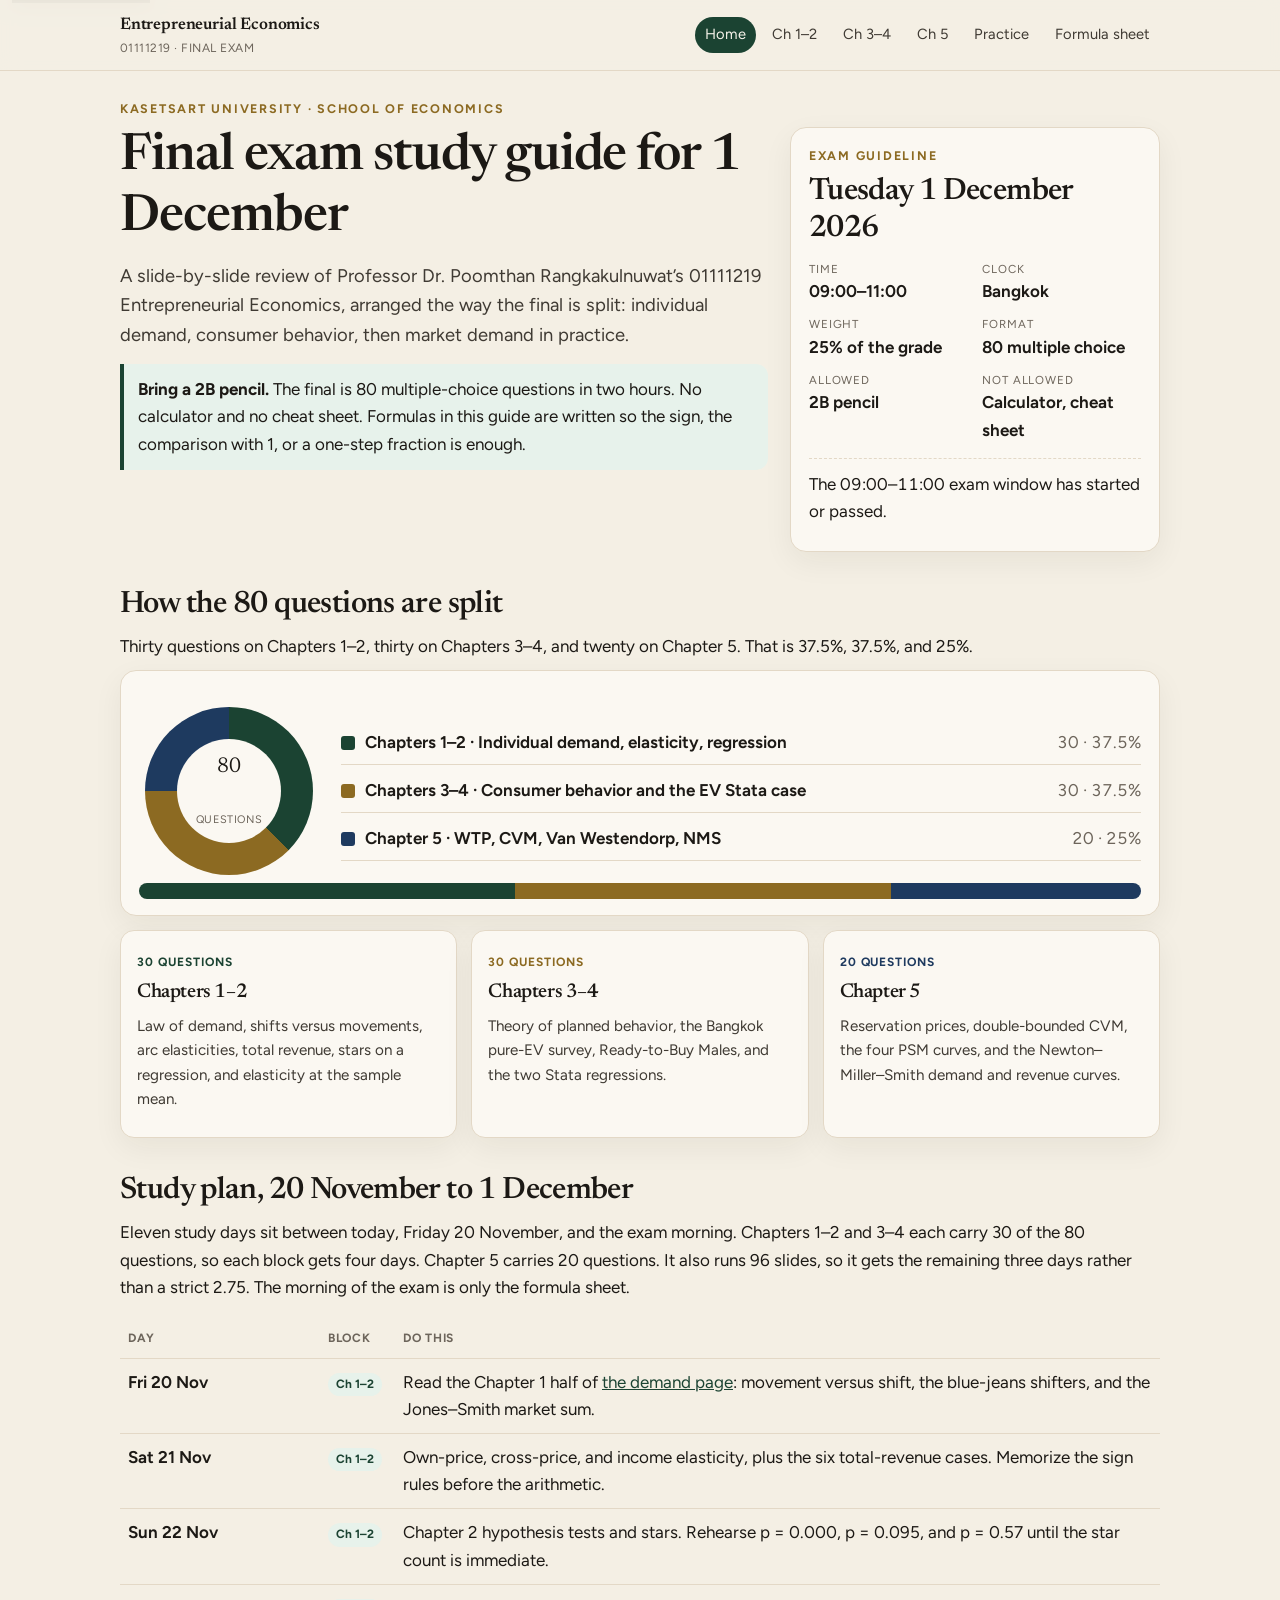
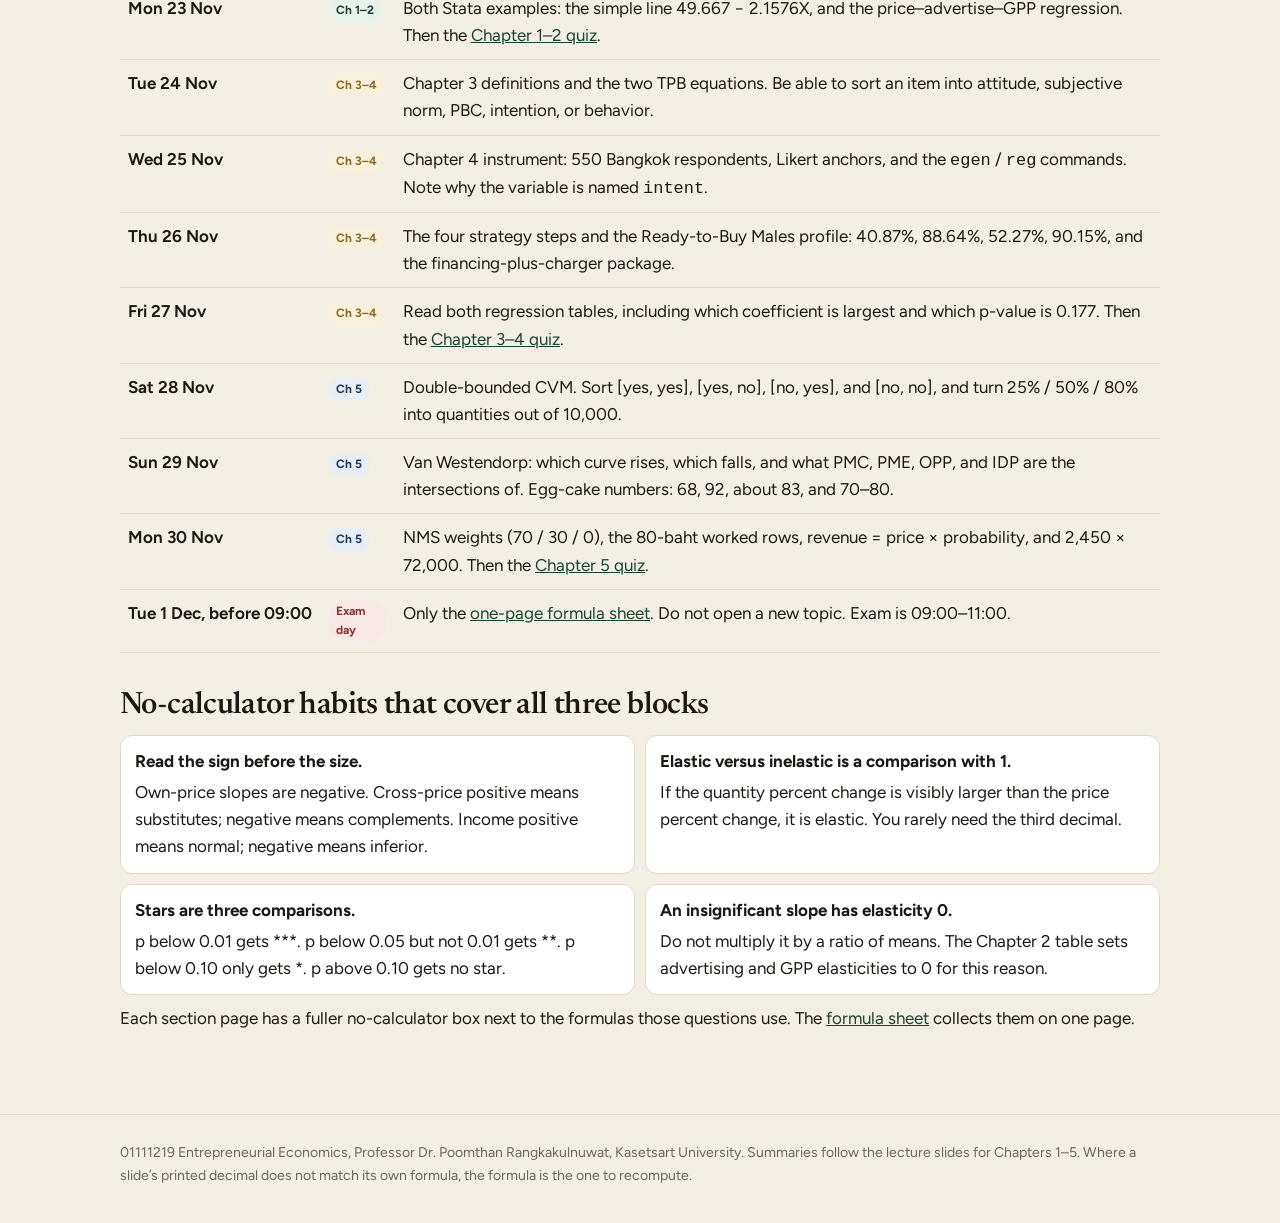
==== index.html @ df999ba6 "Add a static final-exam study site for 01111219. Plain HTML, CSS, and JS at the repo root so GitHub " ====
<!DOCTYPE html>
<html lang="en">
<head>
<meta charset="utf-8">
<meta name="viewport" content="width=device-width, initial-scale=1">
<title>01111219 Final exam study guide</title>
<link rel="preconnect" href="https://fonts.googleapis.com">
<link rel="preconnect" href="https://fonts.gstatic.com" crossorigin>
<link href="https://fonts.googleapis.com/css2?family=Figtree:wght@400;600;700&family=Newsreader:opsz,wght@6..72,500;6..72,600&display=swap" rel="stylesheet">
<link rel="stylesheet" href="css/style.css">
</head>
<body>
<a class="skip" href="#main">Skip to content</a>
<header class="site-header">
  <div class="header-inner">
    <a class="brand" href="index.html">
      <strong>Entrepreneurial Economics</strong>
      <span>01111219 · Final exam</span>
    </a>
    <nav class="main" aria-label="Primary">
      <a href="index.html" aria-current="page">Home</a>
      <a href="demand.html">Ch 1–2</a>
      <a href="behavior.html">Ch 3–4</a>
      <a href="market.html">Ch 5</a>
      <a href="practice.html">Practice</a>
      <a href="formulas.html">Formula sheet</a>
    </nav>
  </div>
</header>

<main id="main" class="wrap">
  <p class="kicker">Kasetsart University · School of Economics</p>
  <div class="hero-grid">
    <div>
      <h1>Final exam study guide for 1 December</h1>
      <p class="lede">A slide-by-slide review of Professor Dr. Poomthan Rangkakulnuwat’s 01111219 Entrepreneurial Economics, arranged the way the final is split: individual demand, consumer behavior, then market demand in practice.</p>
      <div class="callout">
        <p><strong>Bring a 2B pencil.</strong> The final is 80 multiple-choice questions in two hours. No calculator and no cheat sheet. Formulas in this guide are written so the sign, the comparison with 1, or a one-step fraction is enough.</p>
      </div>
    </div>
    <aside class="panel" aria-label="Exam facts">
      <p class="kicker">Exam guideline</p>
      <h2 style="margin-top:0">Tuesday 1 December 2026</h2>
      <dl class="exam-meta">
        <div><dt>Time</dt><dd>09:00–11:00</dd></div>
        <div><dt>Clock</dt><dd>Bangkok</dd></div>
        <div><dt>Weight</dt><dd>25% of the grade</dd></div>
        <div><dt>Format</dt><dd>80 multiple choice</dd></div>
        <div><dt>Allowed</dt><dd>2B pencil</dd></div>
        <div><dt>Not allowed</dt><dd>Calculator, cheat sheet</dd></div>
      </dl>
      <p class="countdown" id="countdown">Counting down to 09:00 on 1 December.</p>
    </aside>
  </div>

  <h2>How the 80 questions are split</h2>
  <p>Thirty questions on Chapters 1–2, thirty on Chapters 3–4, and twenty on Chapter 5. That is 37.5%, 37.5%, and 25%.</p>
  <div class="panel">
    <div class="weight-row">
      <div class="donut" role="img" aria-label="Donut chart: 30 questions, 30 questions, 20 questions">
        <span>80<small>questions</small></span>
      </div>
      <ul class="legend">
        <li>
          <i class="swatch a" aria-hidden="true"></i>
          <a href="demand.html">Chapters 1–2 · Individual demand, elasticity, regression</a>
          <span class="pct">30 · 37.5%</span>
        </li>
        <li>
          <i class="swatch b" aria-hidden="true"></i>
          <a href="behavior.html">Chapters 3–4 · Consumer behavior and the EV Stata case</a>
          <span class="pct">30 · 37.5%</span>
        </li>
        <li>
          <i class="swatch c" aria-hidden="true"></i>
          <a href="market.html">Chapter 5 · WTP, CVM, Van Westendorp, NMS</a>
          <span class="pct">20 · 25%</span>
        </li>
      </ul>
    </div>
    <div class="bar" aria-hidden="true"><i class="a"></i><i class="b"></i><i class="c"></i></div>
  </div>

  <div class="cards">
    <a class="card" href="demand.html">
      <span class="tag a">30 questions</span>
      <h3>Chapters 1–2</h3>
      <p>Law of demand, shifts versus movements, arc elasticities, total revenue, stars on a regression, and elasticity at the sample mean.</p>
    </a>
    <a class="card" href="behavior.html">
      <span class="tag b">30 questions</span>
      <h3>Chapters 3–4</h3>
      <p>Theory of planned behavior, the Bangkok pure-EV survey, Ready-to-Buy Males, and the two Stata regressions.</p>
    </a>
    <a class="card" href="market.html">
      <span class="tag c">20 questions</span>
      <h3>Chapter 5</h3>
      <p>Reservation prices, double-bounded CVM, the four PSM curves, and the Newton–Miller–Smith demand and revenue curves.</p>
    </a>
  </div>

  <h2>Study plan, 20 November to 1 December</h2>
  <p>Eleven study days sit between today, Friday 20 November, and the exam morning. Chapters 1–2 and 3–4 each carry 30 of the 80 questions, so each block gets four days. Chapter 5 carries 20 questions. It also runs 96 slides, so it gets the remaining three days rather than a strict 2.75. The morning of the exam is only the formula sheet.</p>
  <div class="scroll">
    <table class="plan">
      <thead>
        <tr><th>Day</th><th>Block</th><th>Do this</th></tr>
      </thead>
      <tbody>
        <tr>
          <td>Fri 20 Nov</td>
          <td><span class="pill a">Ch 1–2</span></td>
          <td>Read the Chapter 1 half of <a href="demand.html">the demand page</a>: movement versus shift, the blue-jeans shifters, and the Jones–Smith market sum.</td>
        </tr>
        <tr>
          <td>Sat 21 Nov</td>
          <td><span class="pill a">Ch 1–2</span></td>
          <td>Own-price, cross-price, and income elasticity, plus the six total-revenue cases. Memorize the sign rules before the arithmetic.</td>
        </tr>
        <tr>
          <td>Sun 22 Nov</td>
          <td><span class="pill a">Ch 1–2</span></td>
          <td>Chapter 2 hypothesis tests and stars. Rehearse p = 0.000, p = 0.095, and p = 0.57 until the star count is immediate.</td>
        </tr>
        <tr>
          <td>Mon 23 Nov</td>
          <td><span class="pill a">Ch 1–2</span></td>
          <td>Both Stata examples: the simple line 49.667 − 2.1576X, and the price–advertise–GPP regression. Then the <a href="practice.html#set-a">Chapter 1–2 quiz</a>.</td>
        </tr>
        <tr>
          <td>Tue 24 Nov</td>
          <td><span class="pill b">Ch 3–4</span></td>
          <td>Chapter 3 definitions and the two TPB equations. Be able to sort an item into attitude, subjective norm, PBC, intention, or behavior.</td>
        </tr>
        <tr>
          <td>Wed 25 Nov</td>
          <td><span class="pill b">Ch 3–4</span></td>
          <td>Chapter 4 instrument: 550 Bangkok respondents, Likert anchors, and the <code>egen</code> / <code>reg</code> commands. Note why the variable is named <code>intent</code>.</td>
        </tr>
        <tr>
          <td>Thu 26 Nov</td>
          <td><span class="pill b">Ch 3–4</span></td>
          <td>The four strategy steps and the Ready-to-Buy Males profile: 40.87%, 88.64%, 52.27%, 90.15%, and the financing-plus-charger package.</td>
        </tr>
        <tr>
          <td>Fri 27 Nov</td>
          <td><span class="pill b">Ch 3–4</span></td>
          <td>Read both regression tables, including which coefficient is largest and which p-value is 0.177. Then the <a href="practice.html#set-b">Chapter 3–4 quiz</a>.</td>
        </tr>
        <tr>
          <td>Sat 28 Nov</td>
          <td><span class="pill c">Ch 5</span></td>
          <td>Double-bounded CVM. Sort [yes, yes], [yes, no], [no, yes], and [no, no], and turn 25% / 50% / 80% into quantities out of 10,000.</td>
        </tr>
        <tr>
          <td>Sun 29 Nov</td>
          <td><span class="pill c">Ch 5</span></td>
          <td>Van Westendorp: which curve rises, which falls, and what PMC, PME, OPP, and IDP are the intersections of. Egg-cake numbers: 68, 92, about 83, and 70–80.</td>
        </tr>
        <tr>
          <td>Mon 30 Nov</td>
          <td><span class="pill c">Ch 5</span></td>
          <td>NMS weights (70 / 30 / 0), the 80-baht worked rows, revenue = price × probability, and 2,450 × 72,000. Then the <a href="practice.html#set-c">Chapter 5 quiz</a>.</td>
        </tr>
        <tr>
          <td>Tue 1 Dec, before 09:00</td>
          <td><span class="pill d">Exam day</span></td>
          <td>Only the <a href="formulas.html">one-page formula sheet</a>. Do not open a new topic. Exam is 09:00–11:00.</td>
        </tr>
      </tbody>
    </table>
  </div>

  <h2>No-calculator habits that cover all three blocks</h2>
  <div class="tips">
    <div class="tip">
      <strong>Read the sign before the size.</strong>
      Own-price slopes are negative. Cross-price positive means substitutes; negative means complements. Income positive means normal; negative means inferior.
    </div>
    <div class="tip">
      <strong>Elastic versus inelastic is a comparison with 1.</strong>
      If the quantity percent change is visibly larger than the price percent change, it is elastic. You rarely need the third decimal.
    </div>
    <div class="tip">
      <strong>Stars are three comparisons.</strong>
      p below 0.01 gets ***. p below 0.05 but not 0.01 gets **. p below 0.10 only gets *. p above 0.10 gets no star.
    </div>
    <div class="tip">
      <strong>An insignificant slope has elasticity 0.</strong>
      Do not multiply it by a ratio of means. The Chapter 2 table sets advertising and GPP elasticities to 0 for this reason.
    </div>
  </div>
  <p>Each section page has a fuller no-calculator box next to the formulas those questions use. The <a href="formulas.html">formula sheet</a> collects them on one page.</p>
</main>

<footer class="site-footer">
  <div class="wrap">
    <p>01111219 Entrepreneurial Economics, Professor Dr. Poomthan Rangkakulnuwat, Kasetsart University. Summaries follow the lecture slides for Chapters 1–5. Where a slide’s printed decimal does not match its own formula, the formula is the one to recompute.</p>
  </div>
</footer>
<script>
(function () {
  var exam = new Date("2026-12-01T09:00:00+07:00");
  var el = document.getElementById("countdown");
  function tick() {
    var ms = exam - new Date();
    if (ms <= 0) {
      el.textContent = "The 09:00–11:00 exam window has started or passed.";
      return;
    }
    var days = Math.floor(ms / 86400000);
    var hours = Math.floor((ms % 86400000) / 3600000);
    el.innerHTML = "<b>" + days + " days " + hours + " hours</b> until 09:00 Bangkok on Tuesday 1 December 2026.";
  }
  tick();
})();
</script>
</body>
</html>
---- css/style.css ----
:root {
  --paper: #f4efe4;
  --paper-2: #fbf8f2;
  --ink: #1c1915;
  --ink-soft: #3f3a33;
  --muted: #6d655b;
  --line: #e3d8c6;
  --green: #1b4332;
  --green-2: #2d6a4f;
  --green-soft: #e7f2eb;
  --gold: #8c6a22;
  --gold-soft: #f8f0dc;
  --blue: #1e3a5f;
  --blue-soft: #e7eef6;
  --red: #8a3530;
  --red-soft: #f8e8e6;
  --shadow: 0 10px 30px rgba(40, 32, 18, 0.06);
  --serif: "Newsreader", "Iowan Old Style", Palatino, "Palatino Linotype", serif;
  --sans: "Figtree", "Avenir Next", "Segoe UI", sans-serif;
  --mono: "IBM Plex Mono", ui-monospace, "Source Code Pro", monospace;
  --max: 1080px;
  --read: 760px;
}

* { box-sizing: border-box; }
html { scroll-behavior: smooth; }
body {
  margin: 0;
  background:
    radial-gradient(1200px 500px at 100% -10%, rgba(45, 106, 79, 0.08), transparent 50%),
    var(--paper);
  color: var(--ink);
  font-family: var(--sans);
  font-size: 17px;
  line-height: 1.6;
}
img { max-width: 100%; }
a { color: var(--green); }
a:hover { color: var(--green-2); }

.skip {
  position: absolute;
  left: 12px;
  top: -40px;
  background: var(--ink);
  color: white;
  padding: 8px 12px;
  z-index: 10;
}
.skip:focus { top: 12px; }

.site-header {
  position: sticky;
  top: 0;
  z-index: 20;
  background: rgba(244, 239, 228, 0.92);
  backdrop-filter: blur(10px);
  border-bottom: 1px solid var(--line);
}
.header-inner {
  max-width: var(--max);
  margin: 0 auto;
  padding: 12px 20px;
  display: flex;
  align-items: center;
  justify-content: space-between;
  gap: 16px;
}
.brand {
  display: flex;
  flex-direction: column;
  text-decoration: none;
  color: var(--ink);
  min-width: 180px;
}
.brand strong {
  font-family: var(--serif);
  font-weight: 600;
  font-size: 1.05rem;
  letter-spacing: -0.01em;
}
.brand span {
  color: var(--muted);
  font-size: 0.75rem;
  letter-spacing: 0.04em;
  text-transform: uppercase;
}
nav.main {
  display: flex;
  flex-wrap: wrap;
  gap: 6px;
  justify-content: flex-end;
}
nav.main a {
  text-decoration: none;
  color: var(--ink-soft);
  font-size: 0.92rem;
  padding: 6px 10px;
  border-radius: 999px;
}
nav.main a[aria-current="page"],
nav.main a:hover {
  background: var(--green);
  color: #f6f3ea;
}

.wrap {
  max-width: var(--max);
  margin: 0 auto;
  padding: 28px 20px 72px;
}
.narrow { max-width: 860px; }

.kicker {
  font-size: 0.78rem;
  letter-spacing: 0.14em;
  text-transform: uppercase;
  color: var(--gold);
  font-weight: 700;
  margin: 0 0 8px;
}
h1, h2, h3, h4 {
  font-family: var(--serif);
  font-weight: 560;
  letter-spacing: -0.02em;
  line-height: 1.2;
  color: var(--ink);
}
h1 { font-size: clamp(2rem, 4vw, 3.3rem); margin: 0 0 12px; }
h2 { font-size: clamp(1.5rem, 2.4vw, 2rem); margin: 2.2rem 0 0.6rem; }
h3 { font-size: 1.25rem; margin: 1.5rem 0 0.4rem; }
h4 { font-size: 1.05rem; margin: 1.1rem 0 0.3rem; }
p { margin: 0.6rem 0; }
.lede { font-size: 1.15rem; color: var(--ink-soft); max-width: 68ch; }

.hero-grid {
  display: grid;
  grid-template-columns: 1.4fr 0.8fr;
  gap: 22px;
  align-items: start;
}
.panel {
  background: var(--paper-2);
  border: 1px solid var(--line);
  border-radius: 16px;
  padding: 18px 18px 16px;
  box-shadow: var(--shadow);
}
.exam-meta {
  display: grid;
  grid-template-columns: 1fr 1fr;
  gap: 10px 14px;
  margin: 12px 0 0;
}
.exam-meta div { min-width: 0; }
.exam-meta dt {
  font-size: 0.72rem;
  letter-spacing: 0.08em;
  text-transform: uppercase;
  color: var(--muted);
}
.exam-meta dd { margin: 0; font-weight: 650; }

.countdown {
  margin-top: 14px;
  padding-top: 12px;
  border-top: 1px dashed var(--line);
  font-variant-numeric: tabular-nums;
}
.countdown b { color: var(--green); }

.weight-row {
  display: grid;
  grid-template-columns: 180px 1fr;
  gap: 22px;
  align-items: center;
  margin-top: 18px;
}
.donut {
  width: 168px;
  height: 168px;
  border-radius: 50%;
  background: conic-gradient(
    var(--green) 0 37.5%,
    var(--gold) 37.5% 75%,
    var(--blue) 75% 100%
  );
  display: grid;
  place-items: center;
  margin: 0 auto;
}
.donut span {
  width: 104px;
  height: 104px;
  border-radius: 50%;
  background: var(--paper-2);
  display: grid;
  place-items: center;
  text-align: center;
  font-family: var(--serif);
  font-size: 1.35rem;
  line-height: 1.1;
}
.donut small { display: block; font-family: var(--sans); font-size: 0.68rem; color: var(--muted); letter-spacing: 0.06em; text-transform: uppercase; }
.legend { list-style: none; padding: 0; margin: 0; }
.legend li {
  display: grid;
  grid-template-columns: 14px 1fr auto;
  gap: 10px;
  align-items: baseline;
  padding: 8px 0;
  border-bottom: 1px solid var(--line);
}
.swatch { width: 14px; height: 14px; border-radius: 3px; transform: translateY(2px); }
.swatch.a { background: var(--green); }
.swatch.b { background: var(--gold); }
.swatch.c { background: var(--blue); }
.legend a { text-decoration: none; font-weight: 650; color: var(--ink); }
.legend a:hover { color: var(--green); }
.pct { font-variant-numeric: tabular-nums; color: var(--muted); }

.bar {
  display: flex;
  height: 16px;
  border-radius: 999px;
  overflow: hidden;
  margin: 8px 0 0;
}
.bar i { display: block; height: 100%; }
.bar .a { width: 37.5%; background: var(--green); }
.bar .b { width: 37.5%; background: var(--gold); }
.bar .c { width: 25%; background: var(--blue); }

.cards {
  display: grid;
  grid-template-columns: repeat(3, 1fr);
  gap: 14px;
  margin-top: 14px;
}
.card {
  display: block;
  text-decoration: none;
  color: inherit;
  background: var(--paper-2);
  border: 1px solid var(--line);
  border-radius: 14px;
  padding: 16px;
  box-shadow: var(--shadow);
}
.card:hover { border-color: #c9b89a; }
.card .tag {
  font-size: 0.75rem;
  font-weight: 700;
  letter-spacing: 0.08em;
  text-transform: uppercase;
}
.tag.a { color: var(--green); }
.tag.b { color: var(--gold); }
.tag.c { color: var(--blue); }
.card h3 { margin-top: 6px; }
.card p { color: var(--ink-soft); font-size: 0.95rem; }

.plan { width: 100%; border-collapse: collapse; margin-top: 8px; }
.plan th, .plan td {
  text-align: left;
  padding: 10px 8px;
  border-bottom: 1px solid var(--line);
  vertical-align: top;
}
.plan th { font-size: 0.75rem; letter-spacing: 0.06em; text-transform: uppercase; color: var(--muted); font-weight: 700; }
.plan td:first-child { white-space: nowrap; font-weight: 650; }
.pill {
  display: inline-block;
  font-size: 0.75rem;
  font-weight: 700;
  padding: 2px 8px;
  border-radius: 999px;
}
.pill.a { background: var(--green-soft); color: var(--green); }
.pill.b { background: var(--gold-soft); color: var(--gold); }
.pill.c { background: var(--blue-soft); color: var(--blue); }
.pill.d { background: var(--red-soft); color: var(--red); }

.callout {
  border-left: 4px solid var(--green);
  background: var(--green-soft);
  padding: 12px 14px;
  border-radius: 0 12px 12px 0;
  margin: 14px 0;
}
.callout.warn { border-color: var(--gold); background: var(--gold-soft); }
.callout.alert { border-color: var(--red); background: var(--red-soft); }
.callout.blue { border-color: var(--blue); background: var(--blue-soft); }
.callout p:first-child { margin-top: 0; }
.callout p:last-child { margin-bottom: 0; }

.toc {
  display: flex;
  flex-wrap: wrap;
  gap: 8px;
  margin: 14px 0 6px;
}
.toc a {
  text-decoration: none;
  background: white;
  border: 1px solid var(--line);
  border-radius: 999px;
  padding: 4px 10px;
  font-size: 0.88rem;
  color: var(--ink-soft);
}
.toc a:hover { border-color: var(--green); color: var(--green); }

ul, ol { padding-left: 1.2rem; }
li { margin: 0.25rem 0; }
.formula {
  background: white;
  border: 1px solid var(--line);
  border-radius: 12px;
  padding: 8px 14px;
  overflow-x: auto;
  margin: 10px 0;
}
.grid-2 {
  display: grid;
  grid-template-columns: 1fr 1fr;
  gap: 12px;
}
table.data, table.stata {
  width: 100%;
  border-collapse: collapse;
  margin: 10px 0 16px;
  font-size: 0.92rem;
  background: white;
}
table.data th, table.data td,
table.stata th, table.stata td {
  border: 1px solid var(--line);
  padding: 7px 8px;
  text-align: left;
  vertical-align: top;
}
table.data th { background: #f3ecdf; font-weight: 700; }
.scroll { overflow-x: auto; }

table.stata {
  font-family: var(--mono);
  font-size: 0.78rem;
  line-height: 1.45;
}
table.stata caption {
  font-family: var(--sans);
  text-align: left;
  font-weight: 700;
  padding-bottom: 6px;
}
table.stata th { background: #e8f0ea; }

.tips {
  display: grid;
  grid-template-columns: 1fr 1fr;
  gap: 10px;
}
.tip {
  background: white;
  border: 1px solid var(--line);
  border-radius: 12px;
  padding: 12px 14px;
}
.tip strong { display: block; margin-bottom: 4px; }

.sheet {
  display: grid;
  grid-template-columns: 1fr 1fr;
  gap: 12px;
}
.sheet section {
  background: var(--paper-2);
  border: 1px solid var(--line);
  border-radius: 14px;
  padding: 12px 14px 8px;
}
.sheet h2 { margin-top: 0; font-size: 1.25rem; }
.sheet h3 { font-size: 1.02rem; }
.mini { font-size: 0.92rem; }

.quiz { margin-top: 8px; }
.q {
  background: var(--paper-2);
  border: 1px solid var(--line);
  border-radius: 14px;
  padding: 14px 14px 12px;
  margin: 12px 0;
}
.q h3 { margin: 0 0 8px; font-size: 1.05rem; font-family: var(--sans); font-weight: 650; letter-spacing: 0; line-height: 1.4; }
.opts { display: grid; gap: 8px; }
.opts button {
  text-align: left;
  font: inherit;
  background: white;
  border: 1px solid var(--line);
  border-radius: 10px;
  padding: 8px 10px;
  cursor: pointer;
  color: var(--ink);
}
.opts button:hover { border-color: #b7a88a; }
.opts button.picked { border-color: var(--green); box-shadow: inset 0 0 0 1px var(--green); }
.opts button.good { background: var(--green-soft); border-color: var(--green-2); }
.opts button.bad { background: var(--red-soft); border-color: var(--red); }
.q-actions { display: flex; gap: 8px; margin-top: 10px; flex-wrap: wrap; }
.q-actions button, .scorebar button {
  font: inherit;
  border-radius: 999px;
  border: 1px solid var(--green);
  background: var(--green);
  color: #f6f3ea;
  padding: 6px 12px;
  cursor: pointer;
}
.q-actions button.ghost, .scorebar button.ghost {
  background: transparent;
  color: var(--green);
}
.explain {
  display: none;
  margin-top: 10px;
  padding: 10px 12px;
  background: white;
  border-radius: 10px;
  border: 1px dashed var(--line);
}
.explain.show { display: block; }
.scorebar {
  display: flex;
  justify-content: space-between;
  gap: 12px;
  align-items: center;
  flex-wrap: wrap;
  background: white;
  border: 1px solid var(--line);
  border-radius: 12px;
  padding: 10px 12px;
  margin: 8px 0 14px;
}

.site-footer {
  border-top: 1px solid var(--line);
  color: var(--muted);
  font-size: 0.88rem;
}
.site-footer .wrap { padding-top: 18px; padding-bottom: 28px; }

@media (max-width: 860px) {
  .hero-grid, .weight-row, .cards, .grid-2, .tips, .sheet { grid-template-columns: 1fr; }
  .weight-row { grid-template-columns: 1fr; }
  .header-inner { flex-direction: column; align-items: flex-start; }
  nav.main { justify-content: flex-start; }
  .plan td:first-child { white-space: normal; }
}
@media print {
  .site-header, .site-footer, .toc, .quiz, .scorebar, .no-print { display: none !important; }
  body { background: white; }
  .panel, .sheet section, .callout { break-inside: avoid; box-shadow: none; }
}
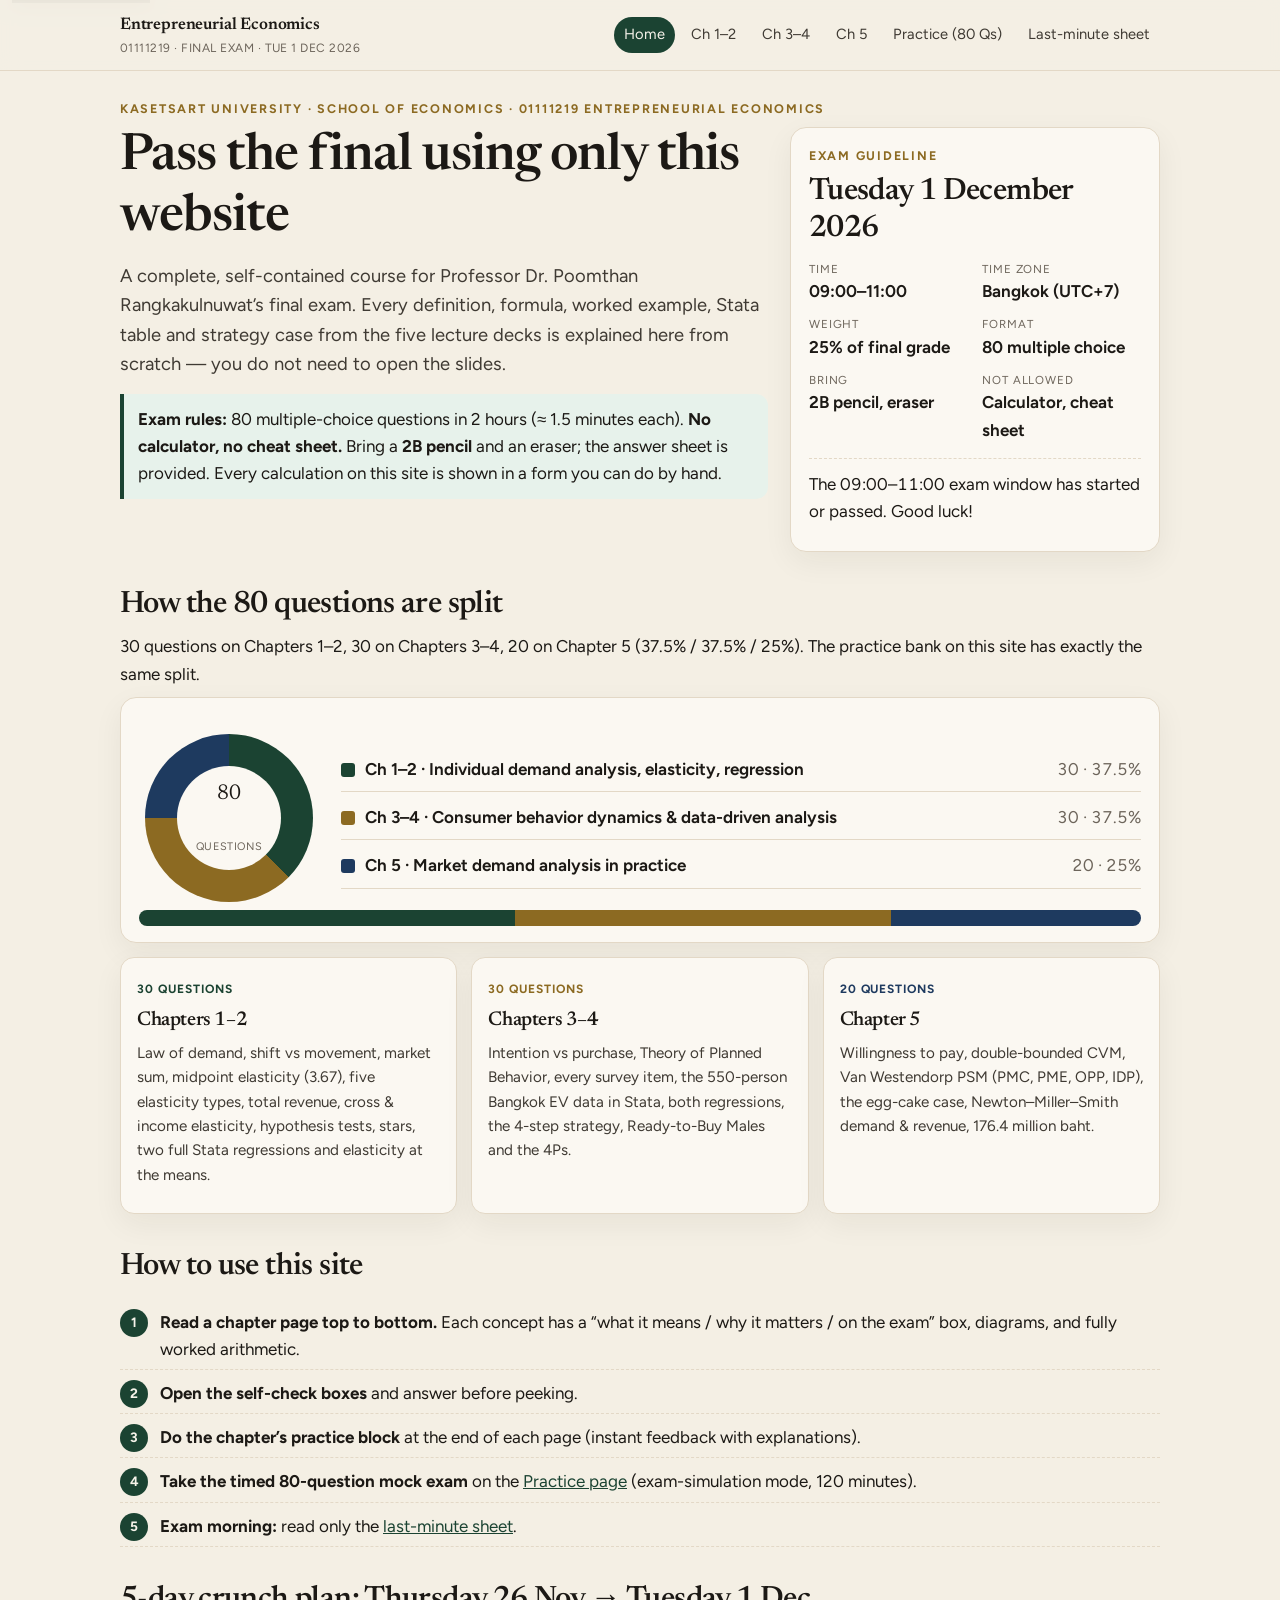
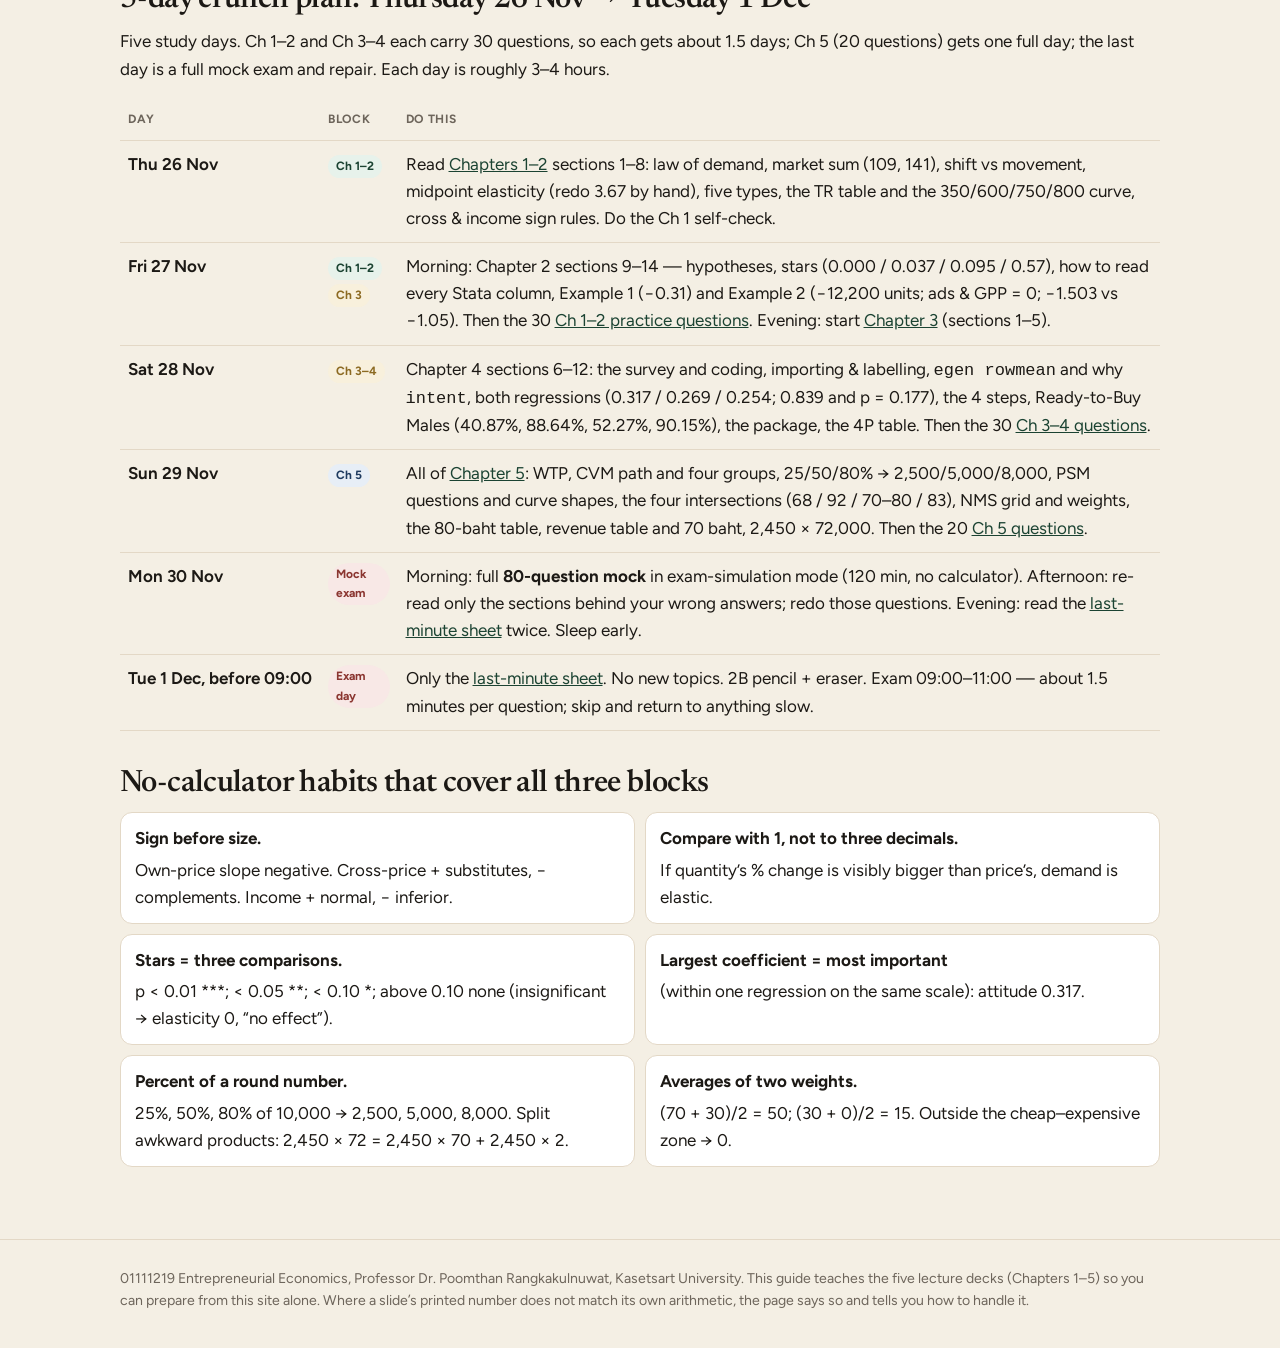
==== commit b9c7e0c7: "Rewrite study site as a self-contained exam guide; 80-question bank with practice and mock-exam mode" ====
--- a/index.html
+++ b/index.html
@@ -3,11 +3,12 @@
 <head>
 <meta charset="utf-8">
 <meta name="viewport" content="width=device-width, initial-scale=1">
-<title>01111219 Final exam study guide</title>
+<title>01111219 Entrepreneurial Economics · Final exam study guide</title>
 <link rel="preconnect" href="https://fonts.googleapis.com">
 <link rel="preconnect" href="https://fonts.gstatic.com" crossorigin>
-<link href="https://fonts.googleapis.com/css2?family=Figtree:wght@400;600;700&family=Newsreader:opsz,wght@6..72,500;6..72,600&display=swap" rel="stylesheet">
+<link href="https://fonts.googleapis.com/css2?family=Figtree:wght@400;600;700&family=IBM+Plex+Mono:wght@400;500&family=Newsreader:opsz,wght@6..72,500;6..72,600&display=swap" rel="stylesheet">
 <link rel="stylesheet" href="css/style.css">
+
 </head>
 <body>
 <a class="skip" href="#main">Skip to content</a>
@@ -15,187 +16,141 @@
   <div class="header-inner">
     <a class="brand" href="index.html">
       <strong>Entrepreneurial Economics</strong>
-      <span>01111219 · Final exam</span>
+      <span>01111219 · Final exam · Tue 1 Dec 2026</span>
     </a>
     <nav class="main" aria-label="Primary">
       <a href="index.html" aria-current="page">Home</a>
       <a href="demand.html">Ch 1–2</a>
       <a href="behavior.html">Ch 3–4</a>
       <a href="market.html">Ch 5</a>
-      <a href="practice.html">Practice</a>
-      <a href="formulas.html">Formula sheet</a>
+      <a href="practice.html">Practice (80 Qs)</a>
+      <a href="formulas.html">Last-minute sheet</a>
     </nav>
   </div>
 </header>
 
 <main id="main" class="wrap">
-  <p class="kicker">Kasetsart University · School of Economics</p>
-  <div class="hero-grid">
-    <div>
-      <h1>Final exam study guide for 1 December</h1>
-      <p class="lede">A slide-by-slide review of Professor Dr. Poomthan Rangkakulnuwat’s 01111219 Entrepreneurial Economics, arranged the way the final is split: individual demand, consumer behavior, then market demand in practice.</p>
-      <div class="callout">
-        <p><strong>Bring a 2B pencil.</strong> The final is 80 multiple-choice questions in two hours. No calculator and no cheat sheet. Formulas in this guide are written so the sign, the comparison with 1, or a one-step fraction is enough.</p>
-      </div>
-    </div>
-    <aside class="panel" aria-label="Exam facts">
-      <p class="kicker">Exam guideline</p>
-      <h2 style="margin-top:0">Tuesday 1 December 2026</h2>
-      <dl class="exam-meta">
-        <div><dt>Time</dt><dd>09:00–11:00</dd></div>
-        <div><dt>Clock</dt><dd>Bangkok</dd></div>
-        <div><dt>Weight</dt><dd>25% of the grade</dd></div>
-        <div><dt>Format</dt><dd>80 multiple choice</dd></div>
-        <div><dt>Allowed</dt><dd>2B pencil</dd></div>
-        <div><dt>Not allowed</dt><dd>Calculator, cheat sheet</dd></div>
-      </dl>
-      <p class="countdown" id="countdown">Counting down to 09:00 on 1 December.</p>
-    </aside>
-  </div>
-
-  <h2>How the 80 questions are split</h2>
-  <p>Thirty questions on Chapters 1–2, thirty on Chapters 3–4, and twenty on Chapter 5. That is 37.5%, 37.5%, and 25%.</p>
-  <div class="panel">
-    <div class="weight-row">
-      <div class="donut" role="img" aria-label="Donut chart: 30 questions, 30 questions, 20 questions">
-        <span>80<small>questions</small></span>
-      </div>
-      <ul class="legend">
-        <li>
-          <i class="swatch a" aria-hidden="true"></i>
-          <a href="demand.html">Chapters 1–2 · Individual demand, elasticity, regression</a>
-          <span class="pct">30 · 37.5%</span>
-        </li>
-        <li>
-          <i class="swatch b" aria-hidden="true"></i>
-          <a href="behavior.html">Chapters 3–4 · Consumer behavior and the EV Stata case</a>
-          <span class="pct">30 · 37.5%</span>
-        </li>
-        <li>
-          <i class="swatch c" aria-hidden="true"></i>
-          <a href="market.html">Chapter 5 · WTP, CVM, Van Westendorp, NMS</a>
-          <span class="pct">20 · 25%</span>
-        </li>
-      </ul>
-    </div>
-    <div class="bar" aria-hidden="true"><i class="a"></i><i class="b"></i><i class="c"></i></div>
-  </div>
-
-  <div class="cards">
-    <a class="card" href="demand.html">
-      <span class="tag a">30 questions</span>
-      <h3>Chapters 1–2</h3>
-      <p>Law of demand, shifts versus movements, arc elasticities, total revenue, stars on a regression, and elasticity at the sample mean.</p>
-    </a>
-    <a class="card" href="behavior.html">
-      <span class="tag b">30 questions</span>
-      <h3>Chapters 3–4</h3>
-      <p>Theory of planned behavior, the Bangkok pure-EV survey, Ready-to-Buy Males, and the two Stata regressions.</p>
-    </a>
-    <a class="card" href="market.html">
-      <span class="tag c">20 questions</span>
-      <h3>Chapter 5</h3>
-      <p>Reservation prices, double-bounded CVM, the four PSM curves, and the Newton–Miller–Smith demand and revenue curves.</p>
-    </a>
-  </div>
-
-  <h2>Study plan, 20 November to 1 December</h2>
-  <p>Eleven study days sit between today, Friday 20 November, and the exam morning. Chapters 1–2 and 3–4 each carry 30 of the 80 questions, so each block gets four days. Chapter 5 carries 20 questions. It also runs 96 slides, so it gets the remaining three days rather than a strict 2.75. The morning of the exam is only the formula sheet.</p>
-  <div class="scroll">
-    <table class="plan">
-      <thead>
-        <tr><th>Day</th><th>Block</th><th>Do this</th></tr>
-      </thead>
-      <tbody>
-        <tr>
-          <td>Fri 20 Nov</td>
-          <td><span class="pill a">Ch 1–2</span></td>
-          <td>Read the Chapter 1 half of <a href="demand.html">the demand page</a>: movement versus shift, the blue-jeans shifters, and the Jones–Smith market sum.</td>
-        </tr>
-        <tr>
-          <td>Sat 21 Nov</td>
-          <td><span class="pill a">Ch 1–2</span></td>
-          <td>Own-price, cross-price, and income elasticity, plus the six total-revenue cases. Memorize the sign rules before the arithmetic.</td>
-        </tr>
-        <tr>
-          <td>Sun 22 Nov</td>
-          <td><span class="pill a">Ch 1–2</span></td>
-          <td>Chapter 2 hypothesis tests and stars. Rehearse p = 0.000, p = 0.095, and p = 0.57 until the star count is immediate.</td>
-        </tr>
-        <tr>
-          <td>Mon 23 Nov</td>
-          <td><span class="pill a">Ch 1–2</span></td>
-          <td>Both Stata examples: the simple line 49.667 − 2.1576X, and the price–advertise–GPP regression. Then the <a href="practice.html#set-a">Chapter 1–2 quiz</a>.</td>
-        </tr>
-        <tr>
-          <td>Tue 24 Nov</td>
-          <td><span class="pill b">Ch 3–4</span></td>
-          <td>Chapter 3 definitions and the two TPB equations. Be able to sort an item into attitude, subjective norm, PBC, intention, or behavior.</td>
-        </tr>
-        <tr>
-          <td>Wed 25 Nov</td>
-          <td><span class="pill b">Ch 3–4</span></td>
-          <td>Chapter 4 instrument: 550 Bangkok respondents, Likert anchors, and the <code>egen</code> / <code>reg</code> commands. Note why the variable is named <code>intent</code>.</td>
-        </tr>
-        <tr>
-          <td>Thu 26 Nov</td>
-          <td><span class="pill b">Ch 3–4</span></td>
-          <td>The four strategy steps and the Ready-to-Buy Males profile: 40.87%, 88.64%, 52.27%, 90.15%, and the financing-plus-charger package.</td>
-        </tr>
-        <tr>
-          <td>Fri 27 Nov</td>
-          <td><span class="pill b">Ch 3–4</span></td>
-          <td>Read both regression tables, including which coefficient is largest and which p-value is 0.177. Then the <a href="practice.html#set-b">Chapter 3–4 quiz</a>.</td>
-        </tr>
-        <tr>
-          <td>Sat 28 Nov</td>
-          <td><span class="pill c">Ch 5</span></td>
-          <td>Double-bounded CVM. Sort [yes, yes], [yes, no], [no, yes], and [no, no], and turn 25% / 50% / 80% into quantities out of 10,000.</td>
-        </tr>
-        <tr>
-          <td>Sun 29 Nov</td>
-          <td><span class="pill c">Ch 5</span></td>
-          <td>Van Westendorp: which curve rises, which falls, and what PMC, PME, OPP, and IDP are the intersections of. Egg-cake numbers: 68, 92, about 83, and 70–80.</td>
-        </tr>
-        <tr>
-          <td>Mon 30 Nov</td>
-          <td><span class="pill c">Ch 5</span></td>
-          <td>NMS weights (70 / 30 / 0), the 80-baht worked rows, revenue = price × probability, and 2,450 × 72,000. Then the <a href="practice.html#set-c">Chapter 5 quiz</a>.</td>
-        </tr>
-        <tr>
-          <td>Tue 1 Dec, before 09:00</td>
-          <td><span class="pill d">Exam day</span></td>
-          <td>Only the <a href="formulas.html">one-page formula sheet</a>. Do not open a new topic. Exam is 09:00–11:00.</td>
-        </tr>
-      </tbody>
-    </table>
-  </div>
-
-  <h2>No-calculator habits that cover all three blocks</h2>
-  <div class="tips">
-    <div class="tip">
-      <strong>Read the sign before the size.</strong>
-      Own-price slopes are negative. Cross-price positive means substitutes; negative means complements. Income positive means normal; negative means inferior.
-    </div>
-    <div class="tip">
-      <strong>Elastic versus inelastic is a comparison with 1.</strong>
-      If the quantity percent change is visibly larger than the price percent change, it is elastic. You rarely need the third decimal.
-    </div>
-    <div class="tip">
-      <strong>Stars are three comparisons.</strong>
-      p below 0.01 gets ***. p below 0.05 but not 0.01 gets **. p below 0.10 only gets *. p above 0.10 gets no star.
-    </div>
-    <div class="tip">
-      <strong>An insignificant slope has elasticity 0.</strong>
-      Do not multiply it by a ratio of means. The Chapter 2 table sets advertising and GPP elasticities to 0 for this reason.
+<p class="kicker">Kasetsart University · School of Economics · 01111219 Entrepreneurial Economics</p>
+<div class="hero-grid">
+  <div>
+    <h1>Pass the final using only this website</h1>
+    <p class="lede">A complete, self-contained course for Professor Dr. Poomthan Rangkakulnuwat’s final exam. Every definition, formula, worked example, Stata table and strategy case from the five lecture decks is explained here from scratch — you do not need to open the slides.</p>
+    <div class="callout">
+      <p><b>Exam rules:</b> 80 multiple-choice questions in 2 hours (≈ 1.5 minutes each). <b>No calculator, no cheat sheet.</b> Bring a <b>2B pencil</b> and an eraser; the answer sheet is provided. Every calculation on this site is shown in a form you can do by hand.</p>
     </div>
   </div>
-  <p>Each section page has a fuller no-calculator box next to the formulas those questions use. The <a href="formulas.html">formula sheet</a> collects them on one page.</p>
+  <aside class="panel" aria-label="Exam facts">
+    <p class="kicker">Exam guideline</p>
+    <h2 style="margin-top:0">Tuesday 1 December 2026</h2>
+    <dl class="exam-meta">
+      <div><dt>Time</dt><dd>09:00–11:00</dd></div>
+      <div><dt>Time zone</dt><dd>Bangkok (UTC+7)</dd></div>
+      <div><dt>Weight</dt><dd>25% of final grade</dd></div>
+      <div><dt>Format</dt><dd>80 multiple choice</dd></div>
+      <div><dt>Bring</dt><dd>2B pencil, eraser</dd></div>
+      <div><dt>Not allowed</dt><dd>Calculator, cheat sheet</dd></div>
+    </dl>
+    <p class="countdown" id="countdown">Counting down to 09:00 on 1 December.</p>
+  </aside>
+</div>
+
+<h2>How the 80 questions are split</h2>
+<p>30 questions on Chapters 1–2, 30 on Chapters 3–4, 20 on Chapter 5 (37.5% / 37.5% / 25%). The practice bank on this site has exactly the same split.</p>
+<div class="panel">
+  <div class="weight-row">
+    <div class="donut" role="img" aria-label="Donut chart: 30 questions, 30 questions, 20 questions">
+      <span>80<small>questions</small></span>
+    </div>
+    <ul class="legend">
+      <li><i class="swatch a" aria-hidden="true"></i><a href="demand.html">Ch 1–2 · Individual demand analysis, elasticity, regression</a><span class="pct">30 · 37.5%</span></li>
+      <li><i class="swatch b" aria-hidden="true"></i><a href="behavior.html">Ch 3–4 · Consumer behavior dynamics &amp; data-driven analysis</a><span class="pct">30 · 37.5%</span></li>
+      <li><i class="swatch c" aria-hidden="true"></i><a href="market.html">Ch 5 · Market demand analysis in practice</a><span class="pct">20 · 25%</span></li>
+    </ul>
+  </div>
+  <div class="bar" aria-hidden="true"><i class="a"></i><i class="b"></i><i class="c"></i></div>
+</div>
+
+<div class="cards">
+  <a class="card" href="demand.html">
+    <span class="tag a">30 questions</span>
+    <h3>Chapters 1–2</h3>
+    <p>Law of demand, shift vs movement, market sum, midpoint elasticity (3.67), five elasticity types, total revenue, cross &amp; income elasticity, hypothesis tests, stars, two full Stata regressions and elasticity at the means.</p>
+  </a>
+  <a class="card" href="behavior.html">
+    <span class="tag b">30 questions</span>
+    <h3>Chapters 3–4</h3>
+    <p>Intention vs purchase, Theory of Planned Behavior, every survey item, the 550-person Bangkok EV data in Stata, both regressions, the 4-step strategy, Ready-to-Buy Males and the 4Ps.</p>
+  </a>
+  <a class="card" href="market.html">
+    <span class="tag c">20 questions</span>
+    <h3>Chapter 5</h3>
+    <p>Willingness to pay, double-bounded CVM, Van Westendorp PSM (PMC, PME, OPP, IDP), the egg-cake case, Newton–Miller–Smith demand &amp; revenue, 176.4 million baht.</p>
+  </a>
+</div>
+
+<h2>How to use this site</h2>
+<ol class="steps">
+  <li><b>Read a chapter page top to bottom.</b> Each concept has a “what it means / why it matters / on the exam” box, diagrams, and fully worked arithmetic.</li>
+  <li><b>Open the self-check boxes</b> and answer before peeking.</li>
+  <li><b>Do the chapter’s practice block</b> at the end of each page (instant feedback with explanations).</li>
+  <li><b>Take the timed 80-question mock exam</b> on the <a href="practice.html">Practice page</a> (exam-simulation mode, 120 minutes).</li>
+  <li><b>Exam morning:</b> read only the <a href="formulas.html">last-minute sheet</a>.</li>
+</ol>
+
+<h2>5-day crunch plan: Thursday 26 Nov → Tuesday 1 Dec</h2>
+<p>Five study days. Ch 1–2 and Ch 3–4 each carry 30 questions, so each gets about 1.5 days; Ch 5 (20 questions) gets one full day; the last day is a full mock exam and repair. Each day is roughly 3–4 hours.</p>
+<div class="scroll">
+  <table class="plan">
+    <thead><tr><th>Day</th><th>Block</th><th>Do this</th></tr></thead>
+    <tbody>
+      <tr>
+        <td>Thu 26 Nov</td>
+        <td><span class="pill a">Ch 1–2</span></td>
+        <td>Read <a href="demand.html">Chapters 1–2</a> sections 1–8: law of demand, market sum (109, 141), shift vs movement, midpoint elasticity (redo 3.67 by hand), five types, the TR table and the 350/600/750/800 curve, cross &amp; income sign rules. Do the Ch 1 self-check.</td>
+      </tr>
+      <tr>
+        <td>Fri 27 Nov</td>
+        <td><span class="pill a">Ch 1–2</span> <span class="pill b">Ch 3</span></td>
+        <td>Morning: Chapter 2 sections 9–14 — hypotheses, stars (0.000 / 0.037 / 0.095 / 0.57), how to read every Stata column, Example 1 (−0.31) and Example 2 (−12,200 units; ads &amp; GPP = 0; −1.503 vs −1.05). Then the 30 <a href="practice.html">Ch 1–2 practice questions</a>. Evening: start <a href="behavior.html">Chapter 3</a> (sections 1–5).</td>
+      </tr>
+      <tr>
+        <td>Sat 28 Nov</td>
+        <td><span class="pill b">Ch 3–4</span></td>
+        <td>Chapter 4 sections 6–12: the survey and coding, importing &amp; labelling, <code>egen rowmean</code> and why <code>intent</code>, both regressions (0.317 / 0.269 / 0.254; 0.839 and p = 0.177), the 4 steps, Ready-to-Buy Males (40.87%, 88.64%, 52.27%, 90.15%), the package, the 4P table. Then the 30 <a href="practice.html">Ch 3–4 questions</a>.</td>
+      </tr>
+      <tr>
+        <td>Sun 29 Nov</td>
+        <td><span class="pill c">Ch 5</span></td>
+        <td>All of <a href="market.html">Chapter 5</a>: WTP, CVM path and four groups, 25/50/80% → 2,500/5,000/8,000, PSM questions and curve shapes, the four intersections (68 / 92 / 70–80 / 83), NMS grid and weights, the 80-baht table, revenue table and 70 baht, 2,450 × 72,000. Then the 20 <a href="practice.html">Ch 5 questions</a>.</td>
+      </tr>
+      <tr>
+        <td>Mon 30 Nov</td>
+        <td><span class="pill d">Mock exam</span></td>
+        <td>Morning: full <b>80-question mock</b> in exam-simulation mode (120 min, no calculator). Afternoon: re-read only the sections behind your wrong answers; redo those questions. Evening: read the <a href="formulas.html">last-minute sheet</a> twice. Sleep early.</td>
+      </tr>
+      <tr>
+        <td>Tue 1 Dec, before 09:00</td>
+        <td><span class="pill d">Exam day</span></td>
+        <td>Only the <a href="formulas.html">last-minute sheet</a>. No new topics. 2B pencil + eraser. Exam 09:00–11:00 — about 1.5 minutes per question; skip and return to anything slow.</td>
+      </tr>
+    </tbody>
+  </table>
+</div>
+
+<h2>No-calculator habits that cover all three blocks</h2>
+<div class="tips">
+  <div class="tip"><strong>Sign before size.</strong>Own-price slope negative. Cross-price + substitutes, − complements. Income + normal, − inferior.</div>
+  <div class="tip"><strong>Compare with 1, not to three decimals.</strong>If quantity’s % change is visibly bigger than price’s, demand is elastic.</div>
+  <div class="tip"><strong>Stars = three comparisons.</strong>p &lt; 0.01 ***; &lt; 0.05 **; &lt; 0.10 *; above 0.10 none (insignificant → elasticity 0, “no effect”).</div>
+  <div class="tip"><strong>Largest coefficient = most important</strong> (within one regression on the same scale): attitude 0.317.</div>
+  <div class="tip"><strong>Percent of a round number.</strong>25%, 50%, 80% of 10,000 → 2,500, 5,000, 8,000. Split awkward products: 2,450 × 72 = 2,450 × 70 + 2,450 × 2.</div>
+  <div class="tip"><strong>Averages of two weights.</strong>(70 + 30)/2 = 50; (30 + 0)/2 = 15. Outside the cheap–expensive zone → 0.</div>
+</div>
 </main>
 
 <footer class="site-footer">
   <div class="wrap">
-    <p>01111219 Entrepreneurial Economics, Professor Dr. Poomthan Rangkakulnuwat, Kasetsart University. Summaries follow the lecture slides for Chapters 1–5. Where a slide’s printed decimal does not match its own formula, the formula is the one to recompute.</p>
+    <p>01111219 Entrepreneurial Economics, Professor Dr. Poomthan Rangkakulnuwat, Kasetsart University. This guide teaches the five lecture decks (Chapters 1–5) so you can prepare from this site alone. Where a slide’s printed number does not match its own arithmetic, the page says so and tells you how to handle it.</p>
   </div>
 </footer>
 <script>
@@ -204,15 +159,13 @@
   var el = document.getElementById("countdown");
   function tick() {
     var ms = exam - new Date();
-    if (ms <= 0) {
-      el.textContent = "The 09:00–11:00 exam window has started or passed.";
-      return;
-    }
+    if (ms <= 0) { el.textContent = "The 09:00–11:00 exam window has started or passed. Good luck!"; return; }
     var days = Math.floor(ms / 86400000);
     var hours = Math.floor((ms % 86400000) / 3600000);
-    el.innerHTML = "<b>" + days + " days " + hours + " hours</b> until 09:00 Bangkok on Tuesday 1 December 2026.";
+    var mins = Math.floor((ms % 3600000) / 60000);
+    el.innerHTML = "<b>" + days + " d " + hours + " h " + mins + " m</b> until 09:00 Bangkok time, Tuesday 1 December 2026.";
   }
-  tick();
+  tick(); setInterval(tick, 30000);
 })();
 </script>
 </body>
--- a/css/style.css
+++ b/css/style.css
@@ -463,3 +463,145 @@
   body { background: white; }
   .panel, .sheet section, .callout { break-inside: avoid; box-shadow: none; }
 }
+
+/* ===== Self-contained guide components (revision 2) ===== */
+.learn {
+  display: grid;
+  grid-template-columns: repeat(3, 1fr);
+  gap: 10px;
+  margin: 12px 0 16px;
+}
+.learn > div {
+  background: white;
+  border: 1px solid var(--line);
+  border-top: 4px solid var(--green);
+  border-radius: 12px;
+  padding: 10px 12px;
+  font-size: 0.95rem;
+}
+.learn > div:nth-child(2) { border-top-color: var(--gold); }
+.learn > div:nth-child(3) { border-top-color: var(--blue); }
+.learn b.h {
+  display: block;
+  font-size: 0.72rem;
+  letter-spacing: 0.1em;
+  text-transform: uppercase;
+  color: var(--muted);
+  margin-bottom: 4px;
+}
+figure.fig {
+  margin: 16px 0;
+  background: white;
+  border: 1px solid var(--line);
+  border-radius: 14px;
+  padding: 12px 12px 8px;
+}
+figure.fig svg { width: 100%; height: auto; display: block; }
+figure.fig figcaption { font-size: 0.88rem; color: var(--muted); margin-top: 6px; }
+svg text { font-family: var(--sans); }
+.steps { counter-reset: step; list-style: none; padding-left: 0; }
+.steps > li {
+  counter-increment: step;
+  position: relative;
+  padding: 6px 0 6px 40px;
+  border-bottom: 1px dashed var(--line);
+}
+.steps > li::before {
+  content: counter(step);
+  position: absolute;
+  left: 0;
+  top: 6px;
+  width: 28px;
+  height: 28px;
+  border-radius: 50%;
+  background: var(--green);
+  color: #f6f3ea;
+  font-weight: 700;
+  font-size: 0.85rem;
+  display: grid;
+  place-items: center;
+}
+.callout.trap { border-color: var(--red); background: var(--red-soft); }
+.callout .label {
+  font-size: 0.72rem;
+  font-weight: 700;
+  letter-spacing: 0.1em;
+  text-transform: uppercase;
+  display: block;
+  margin-bottom: 2px;
+}
+details.check {
+  background: white;
+  border: 1px solid var(--line);
+  border-radius: 12px;
+  padding: 8px 12px;
+  margin: 8px 0;
+}
+details.check summary { cursor: pointer; font-weight: 650; }
+details.check[open] summary { margin-bottom: 6px; }
+table.colguide td:first-child { font-family: var(--mono); white-space: nowrap; font-size: 0.85rem; }
+table.stata td.num, table.stata th.num { text-align: right; }
+table.stata tr.hl td { background: #fff7df; }
+.mark { background: #fff1b8; padding: 0 3px; border-radius: 3px; }
+.chapter-tag {
+  display: inline-block;
+  font-size: 0.72rem;
+  font-weight: 700;
+  letter-spacing: 0.08em;
+  text-transform: uppercase;
+  color: var(--muted);
+  border: 1px solid var(--line);
+  border-radius: 999px;
+  padding: 1px 8px;
+  margin-right: 6px;
+}
+pre.code {
+  background: #1f2a24;
+  color: #e9f1ea;
+  border-radius: 12px;
+  padding: 12px 14px;
+  overflow-x: auto;
+  font-family: var(--mono);
+  font-size: 0.84rem;
+  line-height: 1.5;
+}
+pre.code .c { color: #9fbfa8; }
+.keyterms { display: grid; grid-template-columns: 1fr 1fr; gap: 8px; }
+.keyterms div { background: white; border: 1px solid var(--line); border-radius: 10px; padding: 8px 10px; font-size: 0.94rem; }
+.keyterms b { display: block; }
+
+/* Quiz app */
+.qbar {
+  position: sticky;
+  top: 64px;
+  z-index: 5;
+  background: rgba(251, 248, 242, 0.97);
+  border: 1px solid var(--line);
+  border-radius: 14px;
+  padding: 10px 12px;
+  margin: 10px 0 14px;
+  box-shadow: var(--shadow);
+}
+.qbar .row { display: flex; flex-wrap: wrap; gap: 8px; align-items: center; margin: 4px 0; }
+.qbar .seg { display: inline-flex; border: 1px solid var(--green); border-radius: 999px; overflow: hidden; }
+.qbar .seg button {
+  font: inherit; font-size: 0.88rem; border: 0; background: transparent; color: var(--green);
+  padding: 5px 11px; cursor: pointer;
+}
+.qbar .seg button[aria-pressed="true"] { background: var(--green); color: #f6f3ea; }
+.qbar button.act {
+  font: inherit; font-size: 0.88rem; border-radius: 999px; border: 1px solid var(--green);
+  background: white; color: var(--green); padding: 5px 11px; cursor: pointer;
+}
+.qbar button.act.primary { background: var(--green); color: #f6f3ea; }
+.qbar .stat { font-variant-numeric: tabular-nums; font-size: 0.95rem; }
+.qbar .stat b { color: var(--green); }
+.qbar .timer { font-variant-numeric: tabular-nums; font-weight: 700; color: var(--red); }
+.q .meta { font-size: 0.75rem; color: var(--muted); letter-spacing: 0.06em; text-transform: uppercase; margin-bottom: 2px; }
+.result-box { background: white; border: 2px solid var(--green); border-radius: 14px; padding: 12px 14px; margin: 10px 0; }
+.opts button .letter { font-weight: 700; margin-right: 6px; color: var(--muted); }
+
+@media (max-width: 860px) {
+  .learn, .keyterms { grid-template-columns: 1fr; }
+  .qbar { top: 0; position: static; }
+}
